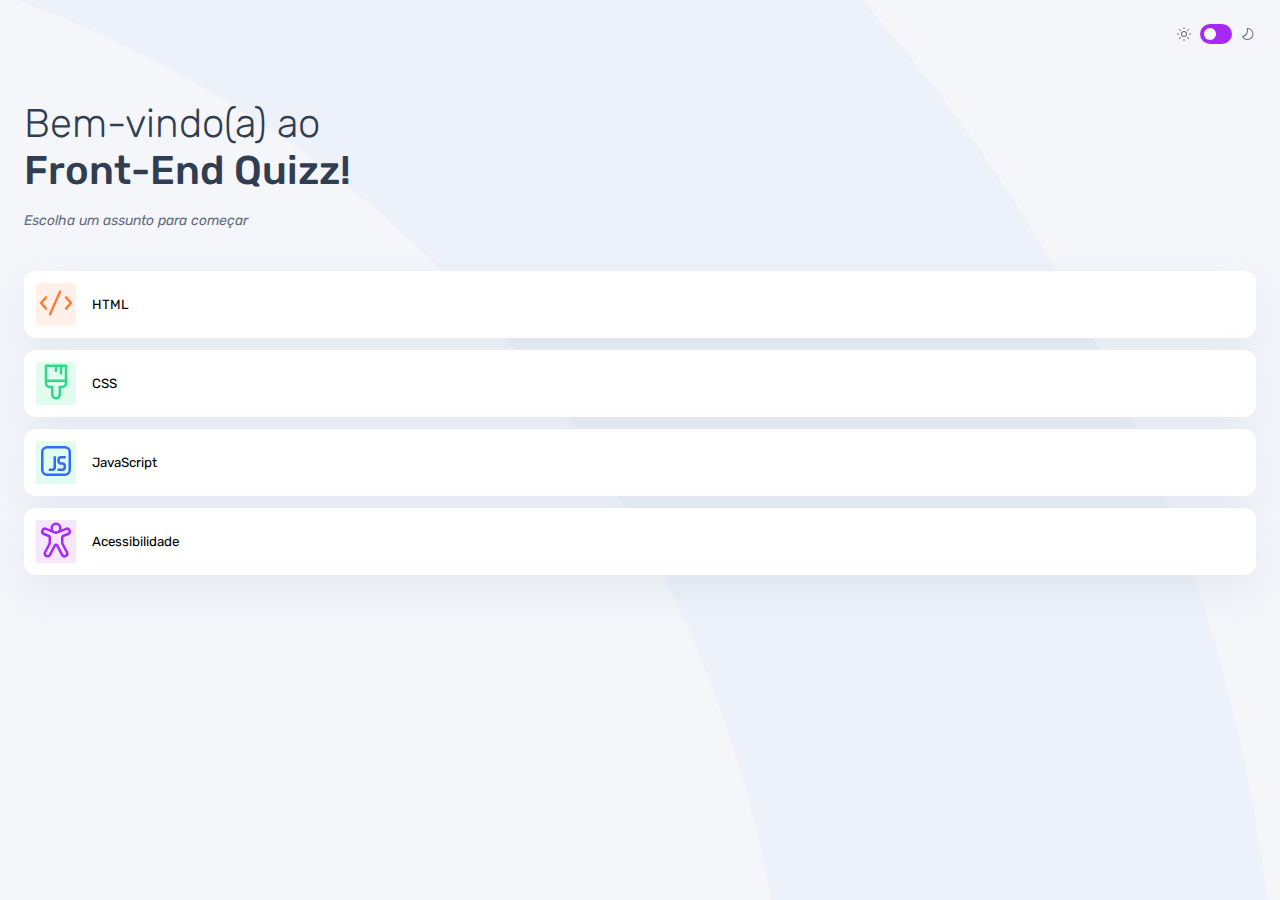
==== index.html @ 68902fab "estilizacao primeira parte dos buttons de assunto" ====
<!DOCTYPE html>
<html lang="PT-BR">
<head>
    <meta charset="UTF-8">
    <meta http-equiv="X-UA-Compatible" content="IE=edge">
    <meta name="viewport" content="width=device-width, initial-scale=1.0">
    <link rel="preconnect" href="https://fonts.googleapis.com">
    <link rel="preconnect" href="https://fonts.gstatic.com" crossorigin>
    <link href="https://fonts.googleapis.com/css2?family=Rubik:ital,wght@0,300..900;1,300..900&display=swap" rel="stylesheet">
    <link rel="stylesheet" href="style.css">
    <title>Quiz App</title>
</head>
<body>
     <header>
        <div class="tema">
            <img src="./assets/images/icon-sun-dark.svg" alt="icon sol">
            <button>
                <div></div>
            </button>
            <img src="./assets/images/icon-moon-dark.svg" alt="icon lua">
        </div>

     </header>
     <main>
        <section class="boas_vindas">
            <h1>
                Bem-vindo(a) ao <br> 
                <strong>Front-End Quizz!</strong>
            </h1>
            <p>Escolha um assunto para começar</p>
        </section>
        <section class="assuntos">
            <button class="botao_html">
                <div>
                    <img src="./assets/images/icon-html.svg" alt="icon html">
                </div>
                HTML
            </button>
            <button class="botao_css">
                <div>
                    <img src="./assets/images/icon-css.svg" alt="icon css">
                </div>
                CSS
            </button>
            <button class="botao_javascript">
                <div >
                    <img src="./assets/images/icon-js.svg" alt="icon js">
                </div>
                JavaScript
            </button>
            <button class="botao_acessibilidade">
                <div>
                    <img src="./assets/images/icon-accessibility.svg" alt="icon acessibilitade">
                </div>
                Acessibilidade
            </button>
        </section>
     </main>
</body>
</html>
---- style.css ----
*{
    margin: 0;
    padding: 0;
    box-sizing: border-box;
    font-family: "Rubik", sans-serif;
    -webkit-font-smoothing: antialiased;
}

:root{
    --purple: #a729f5;
    --white: #fff;
    --shadow: 0px 16px 40px 0px rgba(143, 160, 193, 0.14);
    --primary-text-color: #313e51 ;
    --secondary-text-color: #626c7f;
    --button-bg: #fff;
    --bg-color: #f4f6fa;
    --bg-html: #fff1e9;
    --bg-css: #e0fdef;
    --bg-javascript: #ebf0ff;
    --bg-acessibilidade: #f6e7ff;
    --bg-mobile: url(./assets/images/pattern-background-mobile-light.svg) 
}

body{
    height: 100svh;
    background: var(--bg-mobile) var(--bg-color);
    background-repeat: no-repeat;
    background-size: cover;
}

header{
    padding: 16px 24px;
    display: flex;
    justify-content: flex-end;
}

.tema{
    display: flex;
    align-items: center;
    gap: 8px;
    padding: 8px 0;
}

.tema img{
    width: 16px;
}

.tema button{
    height: 20px;
    width: 32px;
    background: var(--purple);
    border: 0;
    border-radius: 999px;
    padding: 4px;
}

.tema button div{
    background: var(--white);
    width: 12px;
    height: 12px;
    border-radius: 999px;
}

main{
    padding: 32px 24px;
}

.boas_vindas{
    margin-bottom: 40px;
}

.boas_vindas h1{
    font-size: 40px;
    font-weight: 300;
    color: var(--primary-text-color);
    margin-bottom: 16px;
}

.boas_vindas h1 strong{
    font-weight: 500;
}

.boas_vindas p{
    color: var(--secondary-text-color);
    font-size: 14px;
    line-height: 150%;
    font-style: italic;
}

.assuntos{
    display: flex;
    flex-direction: column;
    gap: 12px;
}

.assuntos button{
    border: none;
    background: var(--button-bg);
    display: flex;
    align-items: center;
    gap: 16px;
    padding: 12px;
    border-radius: 12px;
    box-shadow: var(--shadow);
}

.botao_html div{
    background: var(--bg-html);
}
.botao_css div{
    background: var(--bg-css);
}
.botao_javascript div{
    background: var(--bg-css);
}
.botao_acessibilidade div{
    background: var(--bg-acessibilidade);
}
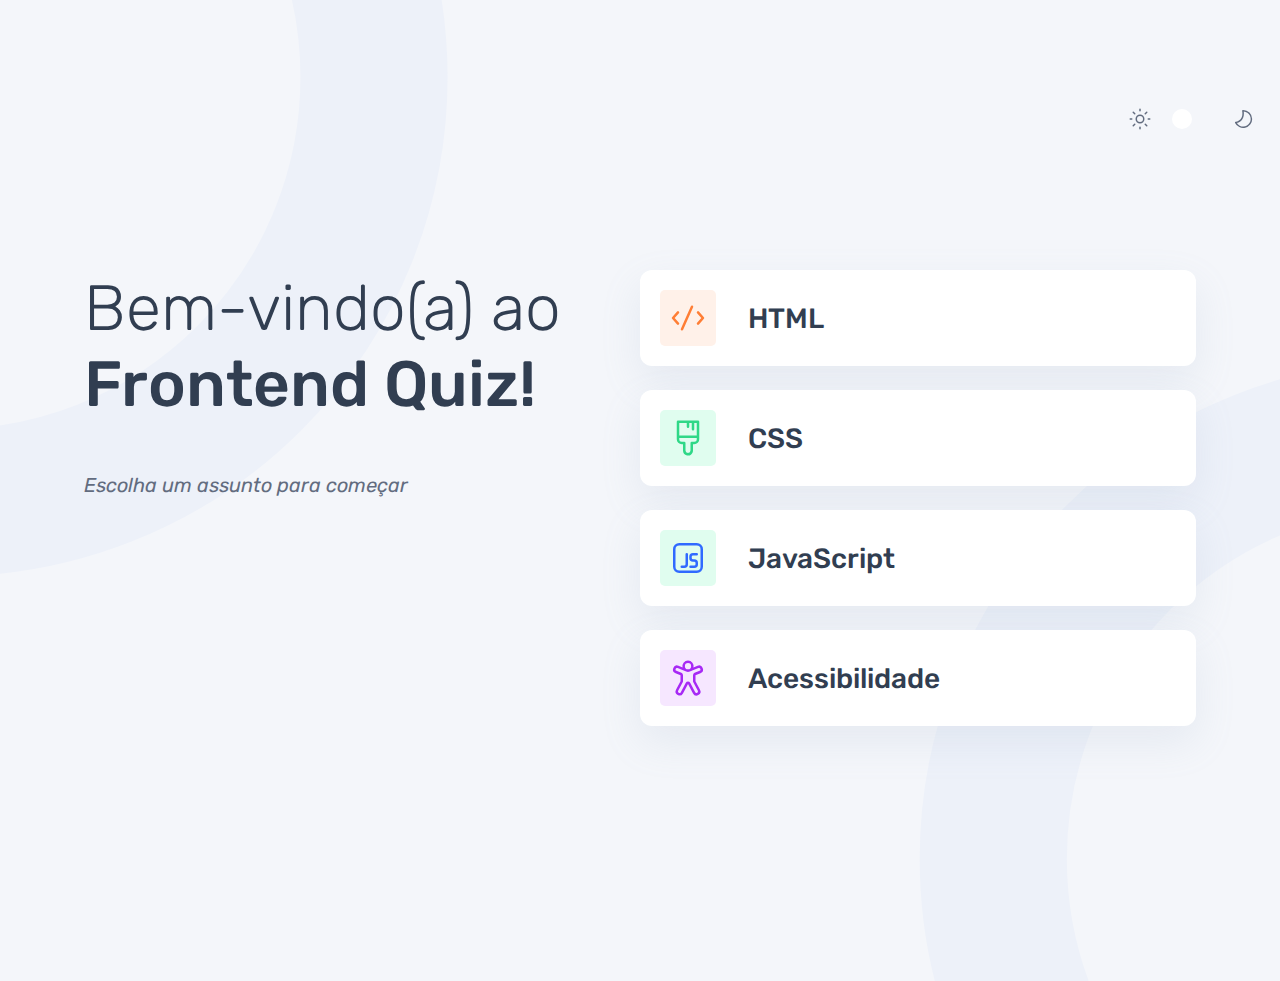
==== commit 91ba6660: "responsividade da home finalizada" ====
--- a/index.html
+++ b/index.html
@@ -25,7 +25,7 @@
         <section class="boas_vindas">
             <h1>
                 Bem-vindo(a) ao <br> 
-                <strong>Front-End Quizz!</strong>
+                <strong>Frontend Quiz!</strong>
             </h1>
             <p>Escolha um assunto para começar</p>
         </section>
--- a/style.css
+++ b/style.css
@@ -7,6 +7,7 @@
 }
 
 :root{
+    --
     --purple: #a729f5;
     --white: #fff;
     --shadow: 0px 16px 40px 0px rgba(143, 160, 193, 0.14);
@@ -18,7 +19,8 @@
     --bg-css: #e0fdef;
     --bg-javascript: #ebf0ff;
     --bg-acessibilidade: #f6e7ff;
-    --bg-mobile: url(./assets/images/pattern-background-mobile-light.svg) 
+    --bg-mobile: url(./assets/images/pattern-background-mobile-light.svg);
+    --bg-desktop: url(./assets/images/pattern-background-desktop-light.svg); 
 }
 
 body{
@@ -102,6 +104,20 @@
     padding: 12px;
     border-radius: 12px;
     box-shadow: var(--shadow);
+    font-size: 18px;
+    font-weight: 500;
+    color: var(--primary-text-color);
+}
+
+.assuntos button div{
+    width: 40px;
+    height: 40px;
+    padding: 5px;
+    border-radius: 5px;
+}
+
+.assuntos button img{
+    width: 100%;
 }
 
 .botao_html div{
@@ -115,4 +131,66 @@
 }
 .botao_acessibilidade div{
     background: var(--bg-acessibilidade);
+}
+
+@media(min-width: 1100px){
+    body{
+        background: var(--bg-desktop) var(--bg-color);
+        background-size: cover;
+        background-repeat: no-repeat;
+    }
+    header{
+        margin-block: 81px;
+    }
+
+    .tema{
+        gap: 16px;
+    }
+
+    .tema img{
+        width: 24px;
+    }
+
+    .tema button{
+        width: 48px;
+        height: 28px;
+    }
+
+    .tema button div{
+        width: 20px;
+        height: 20px;
+    }
+
+    main{
+        display: flex;
+        max-width: 1160px;
+        margin-inline: auto;
+    }
+    section{
+        width: 100%;
+    }
+
+    .boas_vindas h1{
+        font-size: 64px;
+        margin-bottom: 48px;
+    }
+
+    .boas_vindas p{
+        font-size: 20px;
+    }
+
+    .assuntos{
+        gap: 24px;
+    }
+
+    .assuntos button{
+        font-size: 28px;
+        padding: 20px;
+        gap: 32px;
+    }
+    .assuntos button div{
+        width: 56px;
+        height: 56px;
+        padding: 8px;
+    }
 }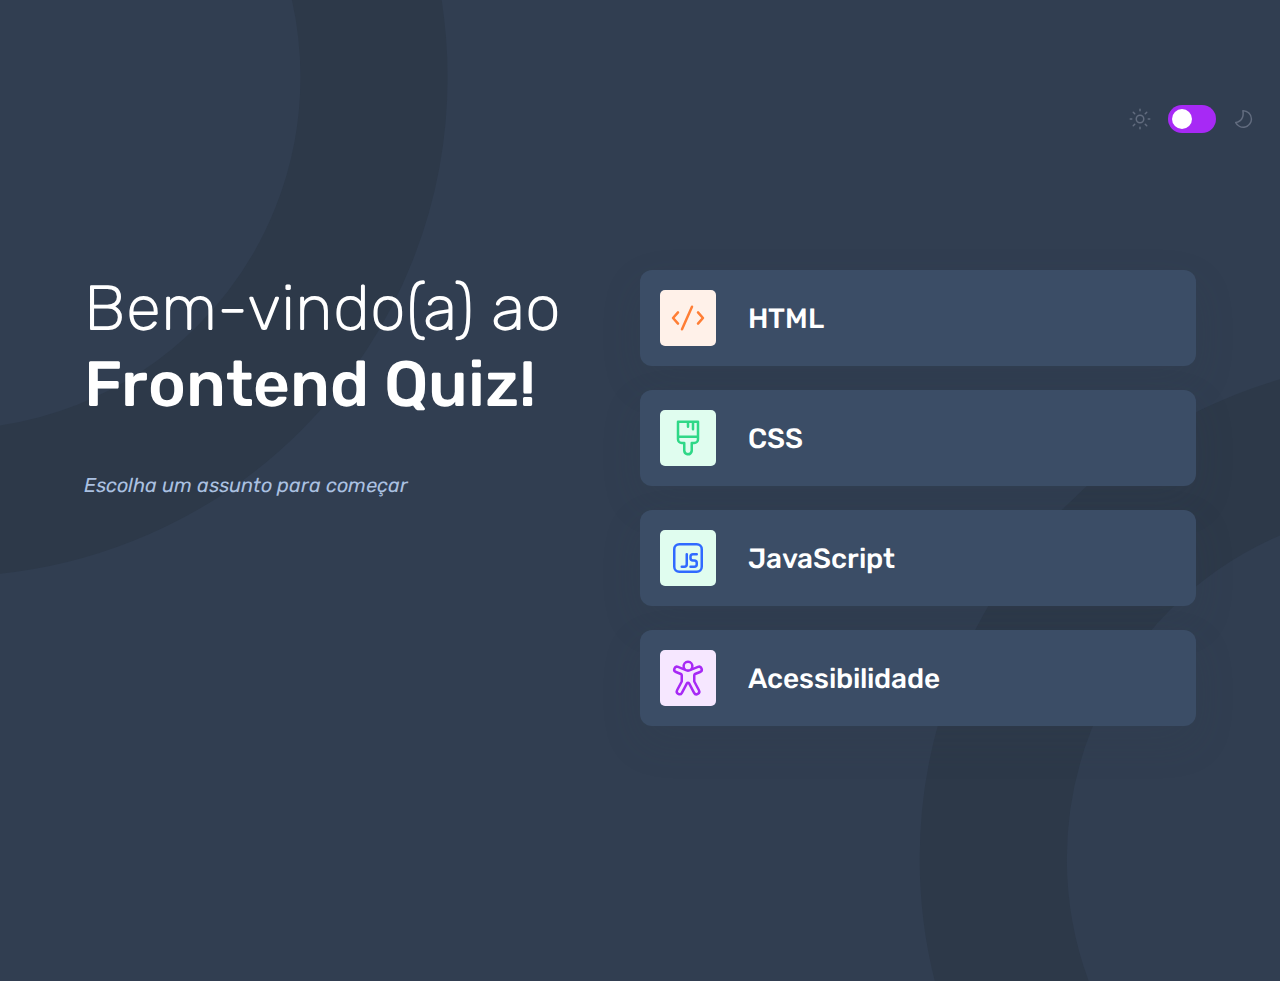
==== commit 9ca04913: "adaptacao das cores para o tema escuro" ====
--- a/index.html
+++ b/index.html
@@ -10,7 +10,7 @@
     <link rel="stylesheet" href="style.css">
     <title>Quiz App</title>
 </head>
-<body>
+<body class="escuro">
      <header>
         <div class="tema">
             <img src="./assets/images/icon-sun-dark.svg" alt="icon sol">
--- a/style.css
+++ b/style.css
@@ -7,7 +7,6 @@
 }
 
 :root{
-    --
     --purple: #a729f5;
     --white: #fff;
     --shadow: 0px 16px 40px 0px rgba(143, 160, 193, 0.14);
@@ -23,6 +22,16 @@
     --bg-desktop: url(./assets/images/pattern-background-desktop-light.svg); 
 }
 
+body.escuro{
+    --bg-mobile: url(./assets/images/pattern-background-mobile-dark.svg);
+    --bg-desktop: url(./assets/images/pattern-background-desktop-dark.svg);
+    --bg-color: #313e51; 
+    --primary-text-color: #fff ;
+    --button-bg: #3b4d66;
+    --shadow: 0px 16px 40px 0px rgba(49, 62, 81, 0.14);
+    --secondary-text-color: #abc1e1;
+}
+
 body{
     height: 100svh;
     background: var(--bg-mobile) var(--bg-color);
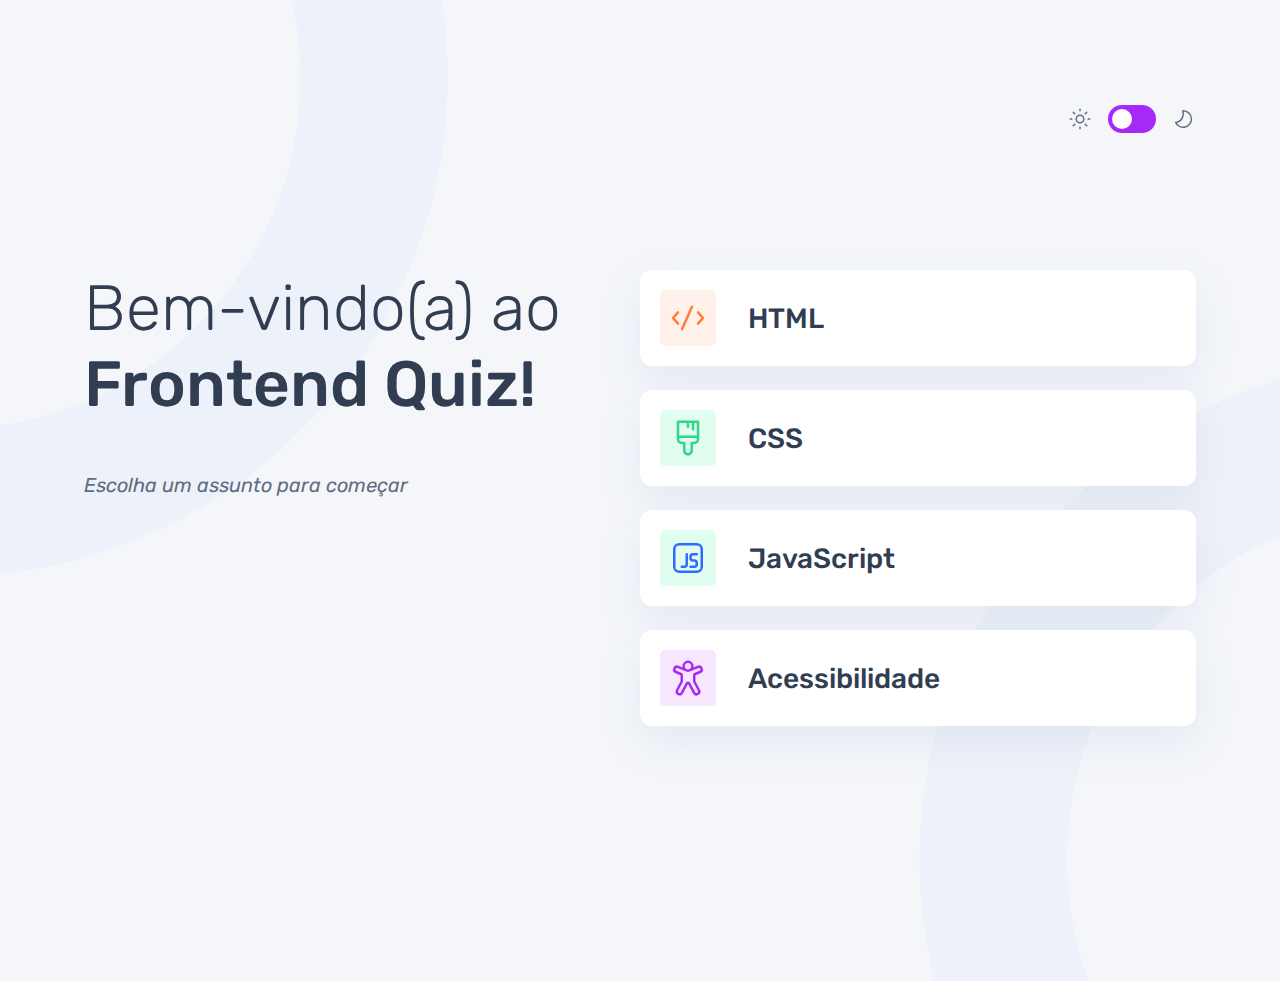
==== commit 8d386a6b: "Primeiros ajustes do tema no Javascript" ====
--- a/index.html
+++ b/index.html
@@ -8,9 +8,10 @@
     <link rel="preconnect" href="https://fonts.gstatic.com" crossorigin>
     <link href="https://fonts.googleapis.com/css2?family=Rubik:ital,wght@0,300..900;1,300..900&display=swap" rel="stylesheet">
     <link rel="stylesheet" href="style.css">
+    <script src="script.js" defer></script>
     <title>Quiz App</title>
 </head>
-<body class="escuro">
+<body>
      <header>
         <div class="tema">
             <img src="./assets/images/icon-sun-dark.svg" alt="icon sol">
--- a/style.css
+++ b/style.css
@@ -43,6 +43,8 @@
     padding: 16px 24px;
     display: flex;
     justify-content: flex-end;
+    max-width: 1160px;
+    margin-inline: auto;
 }
 
 .tema{
@@ -63,6 +65,7 @@
     border: 0;
     border-radius: 999px;
     padding: 4px;
+    display: flex;
 }
 
 .tema button div{
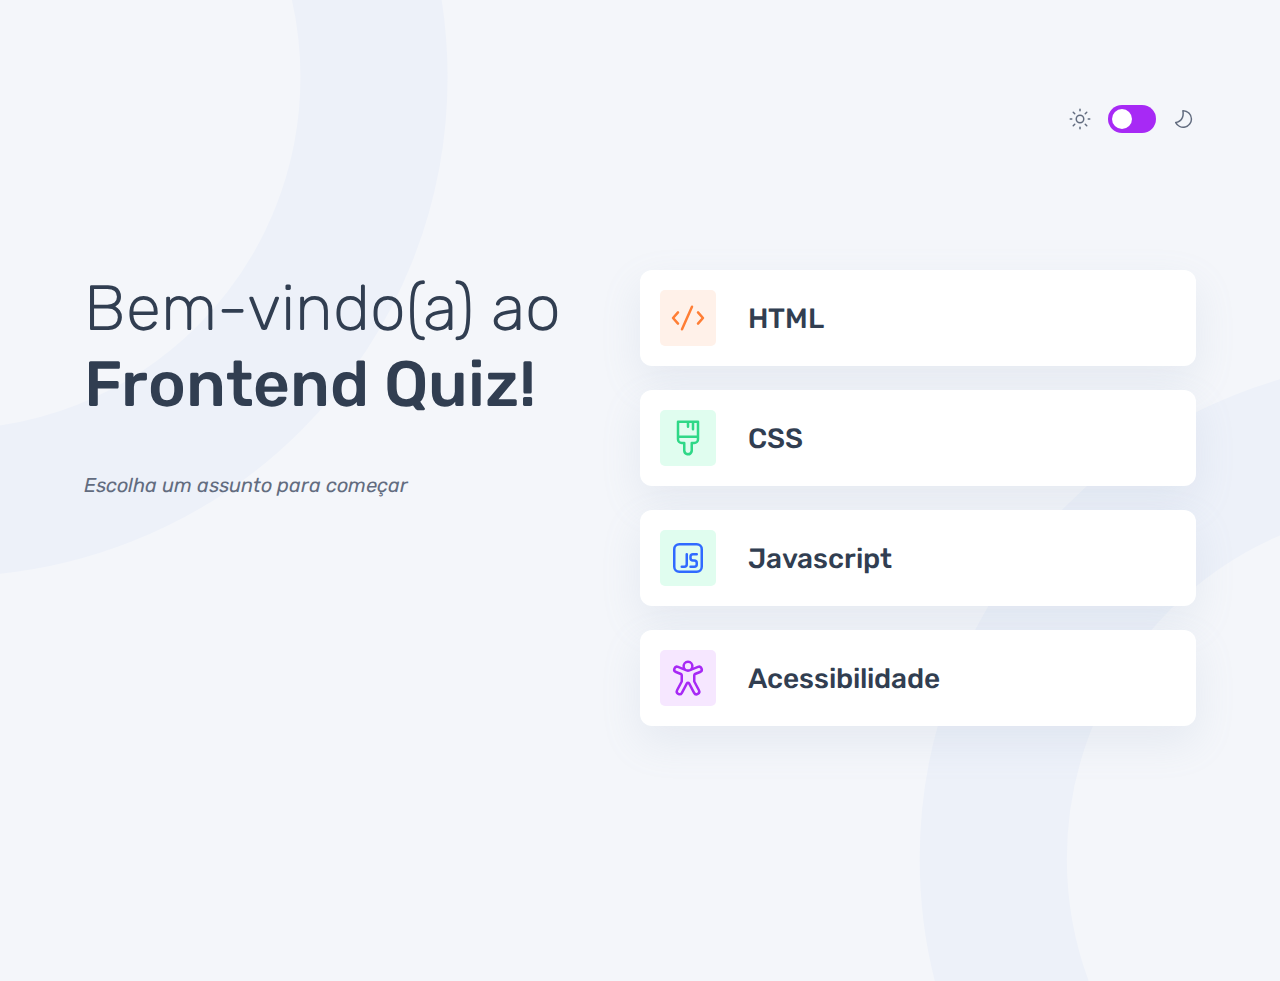
==== commit 4461fbb7: "ajuste da função de selecionar assunto para funcionar em todos os dispositivos" ====
--- a/index.html
+++ b/index.html
@@ -8,7 +8,7 @@
     <link rel="preconnect" href="https://fonts.gstatic.com" crossorigin>
     <link href="https://fonts.googleapis.com/css2?family=Rubik:ital,wght@0,300..900;1,300..900&display=swap" rel="stylesheet">
     <link rel="stylesheet" href="style.css">
-    <script src="script.js" defer></script>
+    <script src="./script.js" type="module" defer></script>
     <title>Quiz App</title>
 </head>
 <body>
@@ -35,25 +35,25 @@
                 <div>
                     <img src="./assets/images/icon-html.svg" alt="icon html">
                 </div>
-                HTML
+                <span>HTML</span>
             </button>
             <button class="botao_css">
                 <div>
                     <img src="./assets/images/icon-css.svg" alt="icon css">
                 </div>
-                CSS
+                <span>CSS</span>
             </button>
             <button class="botao_javascript">
                 <div >
-                    <img src="./assets/images/icon-js.svg" alt="icon js">
+                    <img src="./assets/images/icon-javascript.svg" alt="icon js">
                 </div>
-                JavaScript
+                <span>Javascript</span>
             </button>
             <button class="botao_acessibilidade">
                 <div>
-                    <img src="./assets/images/icon-accessibility.svg" alt="icon acessibilitade">
+                    <img src="./assets/images/icon-acessibilidade.svg" alt="icon acessibilitade">
                 </div>
-                Acessibilidade
+                <span>Acessibilidade</span>
             </button>
         </section>
      </main>
--- a/style.css
+++ b/style.css
@@ -66,6 +66,7 @@
     border-radius: 999px;
     padding: 4px;
     display: flex;
+    cursor: pointer;
 }
 
 .tema button div{
@@ -119,6 +120,7 @@
     font-size: 18px;
     font-weight: 500;
     color: var(--primary-text-color);
+    cursor: pointer;
 }
 
 .assuntos button div{
